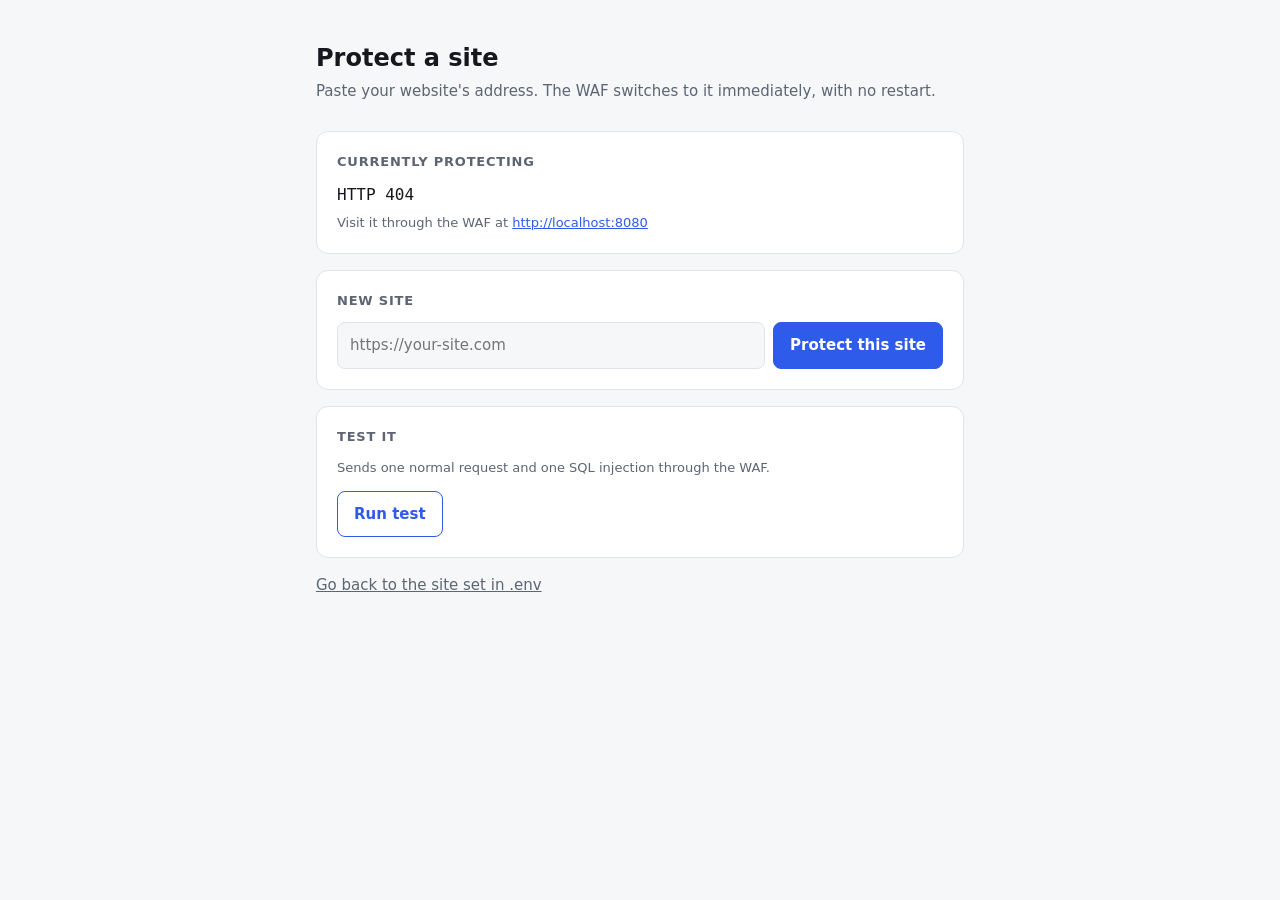
==== admin/index.html @ 36fb143e "Add admin page to switch the protected site by pasting its URL A page on 127.0.0.1:8081 (served by O" ====
<!doctype html>
<html lang="en">
<head>
<meta charset="utf-8">
<meta name="viewport" content="width=device-width, initial-scale=1">
<title>Protect a site</title>
<style>
  :root {
    --bg: #f6f7f9; --card: #ffffff; --text: #16181d; --muted: #5d6573; --line: #dfe3ea;
    --accent: #2f5bea; --accent-text: #ffffff; --ok: #137a3d; --ok-bg: #e5f5ec;
    --bad: #b42318; --bad-bg: #fdecea; --warn: #8a5a00; --warn-bg: #fff4dc;
    --mono: ui-monospace, SFMono-Regular, Consolas, monospace;
  }
  @media (prefers-color-scheme: dark) {
    :root {
      --bg: #111318; --card: #1a1d24; --text: #e8eaef; --muted: #9aa3b2; --line: #2c313b;
      --accent: #6d8dff; --accent-text: #0d1020; --ok: #5fd08f; --ok-bg: #12301f;
      --bad: #ff8a7f; --bad-bg: #3a1714; --warn: #f2c36b; --warn-bg: #3a2c0e;
    }
  }
  * { box-sizing: border-box; }
  body { margin: 0; background: var(--bg); color: var(--text);
         font: 15px/1.5 system-ui, -apple-system, "Segoe UI", sans-serif; }
  main { max-width: 680px; margin: 0 auto; padding: 40px 16px 64px; }
  h1 { font-size: 24px; margin: 0 0 4px; }
  .lede { color: var(--muted); margin: 0 0 28px; }
  section { background: var(--card); border: 1px solid var(--line); border-radius: 12px;
            padding: 20px; margin-bottom: 16px; }
  h2 { font-size: 13px; text-transform: uppercase; letter-spacing: .06em; color: var(--muted);
       margin: 0 0 12px; font-weight: 600; }
  form { display: flex; gap: 8px; flex-wrap: wrap; }
  input[type=text] { flex: 1 1 280px; min-width: 0; padding: 11px 12px; font: inherit; color: var(--text);
                     background: var(--bg); border: 1px solid var(--line); border-radius: 8px; }
  input[type=text]:focus { outline: 2px solid var(--accent); outline-offset: 1px; }
  button { padding: 11px 16px; font: inherit; font-weight: 600; border-radius: 8px; cursor: pointer;
           border: 1px solid var(--accent); background: var(--accent); color: var(--accent-text); }
  button.secondary { background: transparent; color: var(--accent); }
  button.link { border: 0; background: none; color: var(--muted); padding: 0; font-weight: 400;
                text-decoration: underline; }
  button:disabled { opacity: .6; cursor: wait; }
  .url { font-family: var(--mono); font-size: 16px; word-break: break-all; }
  .meta { color: var(--muted); font-size: 13px; margin-top: 6px; }
  .badge { display: inline-block; font-size: 12px; padding: 1px 8px; border-radius: 99px;
           background: var(--bg); border: 1px solid var(--line); color: var(--muted); margin-left: 6px;
           vertical-align: 2px; }
  .msg { margin-top: 12px; padding: 10px 12px; border-radius: 8px; font-size: 14px; }
  .msg.ok { background: var(--ok-bg); color: var(--ok); }
  .msg.bad { background: var(--bad-bg); color: var(--bad); }
  .msg.warn { background: var(--warn-bg); color: var(--warn); }
  .msg ul { margin: 6px 0 0; padding-left: 18px; }
  .msg button { margin-top: 8px; }
  .row { display: flex; justify-content: space-between; gap: 12px; padding: 10px 0;
         border-top: 1px solid var(--line); align-items: baseline; }
  .row:first-of-type { border-top: 0; }
  .row code { font-family: var(--mono); font-size: 13px; color: var(--muted); }
  .verdict { font-weight: 600; white-space: nowrap; }
  .verdict.ok { color: var(--ok); } .verdict.bad { color: var(--bad); }
  a { color: var(--accent); }
  [hidden] { display: none !important; }
</style>
</head>
<body>
<main>
  <h1>Protect a site</h1>
  <p class="lede">Paste your website's address. The WAF switches to it immediately, with no restart.</p>

  <section>
    <h2>Currently protecting</h2>
    <div class="url" id="current-url">…</div>
    <div class="meta" id="current-meta"></div>
    <div class="meta">Visit it through the WAF at <a href="http://localhost:8080" target="_blank" rel="noopener" id="waf-link">http://localhost:8080</a></div>
  </section>

  <section>
    <h2>New site</h2>
    <form id="protect-form">
      <input type="text" id="url" placeholder="https://your-site.com" autocomplete="off" spellcheck="false" required>
      <button type="submit" id="protect">Protect this site</button>
    </form>
    <div id="protect-msg" hidden></div>
  </section>

  <section>
    <h2>Test it</h2>
    <p class="meta" style="margin-top:0">Sends one normal request and one SQL injection through the WAF.</p>
    <button type="button" class="secondary" id="test">Run test</button>
    <div id="test-results" style="margin-top:12px" hidden></div>
  </section>

  <button type="button" class="link" id="reset">Go back to the site set in .env</button>
</main>

<script>
const $ = (id) => document.getElementById(id);
const SOURCES = { admin: "set here", env: "from .env", default: "built-in demo backend" };

async function api(path, body) {
  const options = body === undefined ? {} : {
    method: "POST", headers: { "Content-Type": "application/json" }, body: JSON.stringify(body),
  };
  const res = await fetch(path, options);
  let data = {};
  try { data = await res.json(); } catch (e) { data = { error: "HTTP " + res.status }; }
  return { ok: res.ok, status: res.status, data };
}

function el(tag, attrs, ...children) {
  const node = document.createElement(tag);
  Object.assign(node, attrs || {});
  for (const child of children) node.append(child);
  return node;
}

function showTarget(t) {
  $("current-url").textContent = t.url;
  const meta = $("current-meta");
  meta.replaceChildren(
    t.host ? "Host header: " + t.host : "Host header: passed through from the visitor",
    el("span", { className: "badge", textContent: SOURCES[t.source] || t.source }),
  );
  if (t.updated_at) meta.append(el("span", { textContent: " · changed " + new Date(t.updated_at).toLocaleString() }));
  $("waf-link").href = "http://" + location.hostname + ":8080";
  $("waf-link").textContent = "http://" + location.hostname + ":8080";
}

function message(kind, text, extra) {
  const box = $("protect-msg");
  box.className = "msg " + kind;
  box.replaceChildren(text);
  if (extra) box.append(extra);
  box.hidden = false;
}

async function protect(force) {
  const button = $("protect");
  button.disabled = true;
  button.textContent = "Checking the site…";
  try {
    const { ok, data } = await api("/api/target", { url: $("url").value, force });
    if (ok) {
      showTarget(data);
      const notes = (data.notes || []).map((n) => el("li", { textContent: n }));
      message(notes.length ? "warn" : "ok",
        "Done. The WAF now protects " + data.url + (data.probe_status ? " (it answered HTTP " + data.probe_status + ")." : "."),
        notes.length ? el("ul", {}, ...notes) : null);
      $("test-results").hidden = true;
    } else if (data.can_force) {
      const again = el("button", { type: "button", className: "secondary", textContent: "Protect it anyway" });
      again.addEventListener("click", () => protect(true));
      message("bad", data.error + ". Check the address, or protect it anyway if the site is down right now.",
        el("div", {}, again));
    } else {
      message("bad", data.error || "Something went wrong.");
    }
  } catch (e) {
    message("bad", "Couldn't reach the WAF admin page: " + e.message);
  } finally {
    button.disabled = false;
    button.textContent = "Protect this site";
  }
}

function resultRow(label, value, result, good, goodText, badText) {
  const verdict = result.error
    ? el("span", { className: "verdict bad", textContent: "No answer: " + result.error })
    : el("span", { className: "verdict " + (good ? "ok" : "bad"),
                   textContent: (good ? goodText : badText) + " (HTTP " + result.status + ")" });
  return el("div", { className: "row" }, el("div", {}, label, el("br"), el("code", { textContent: value })), verdict);
}

$("protect-form").addEventListener("submit", (event) => { event.preventDefault(); protect(false); });

$("test").addEventListener("click", async () => {
  const button = $("test");
  button.disabled = true;
  button.textContent = "Testing…";
  try {
    const { ok, data } = await api("/api/test", {});
    const box = $("test-results");
    if (!ok) {
      box.replaceChildren(el("div", { className: "msg bad", textContent: data.error || "Test failed." }));
    } else {
      box.replaceChildren(
        resultRow("Normal visitor", "?q=running shoes", data.benign,
          !data.benign.error && data.benign.status !== 403, "Let through", "Blocked by mistake"),
        resultRow("SQL injection", "?id=" + data.attack_value, data.attack,
          data.attack.status === 403, "Blocked", "NOT blocked"),
      );
    }
    box.hidden = false;
  } finally {
    button.disabled = false;
    button.textContent = "Run test";
  }
});

$("reset").addEventListener("click", async () => {
  const { ok, data } = await api("/api/reset", {});
  if (ok) { showTarget(data); message("ok", "Back to the site set in .env."); }
  else message("bad", data.error || "Reset failed.");
});

api("/api/target").then(({ ok, data }) => {
  if (ok) showTarget(data);
  else $("current-url").textContent = data.error || "Couldn't load the current site.";
});
</script>
</body>
</html>
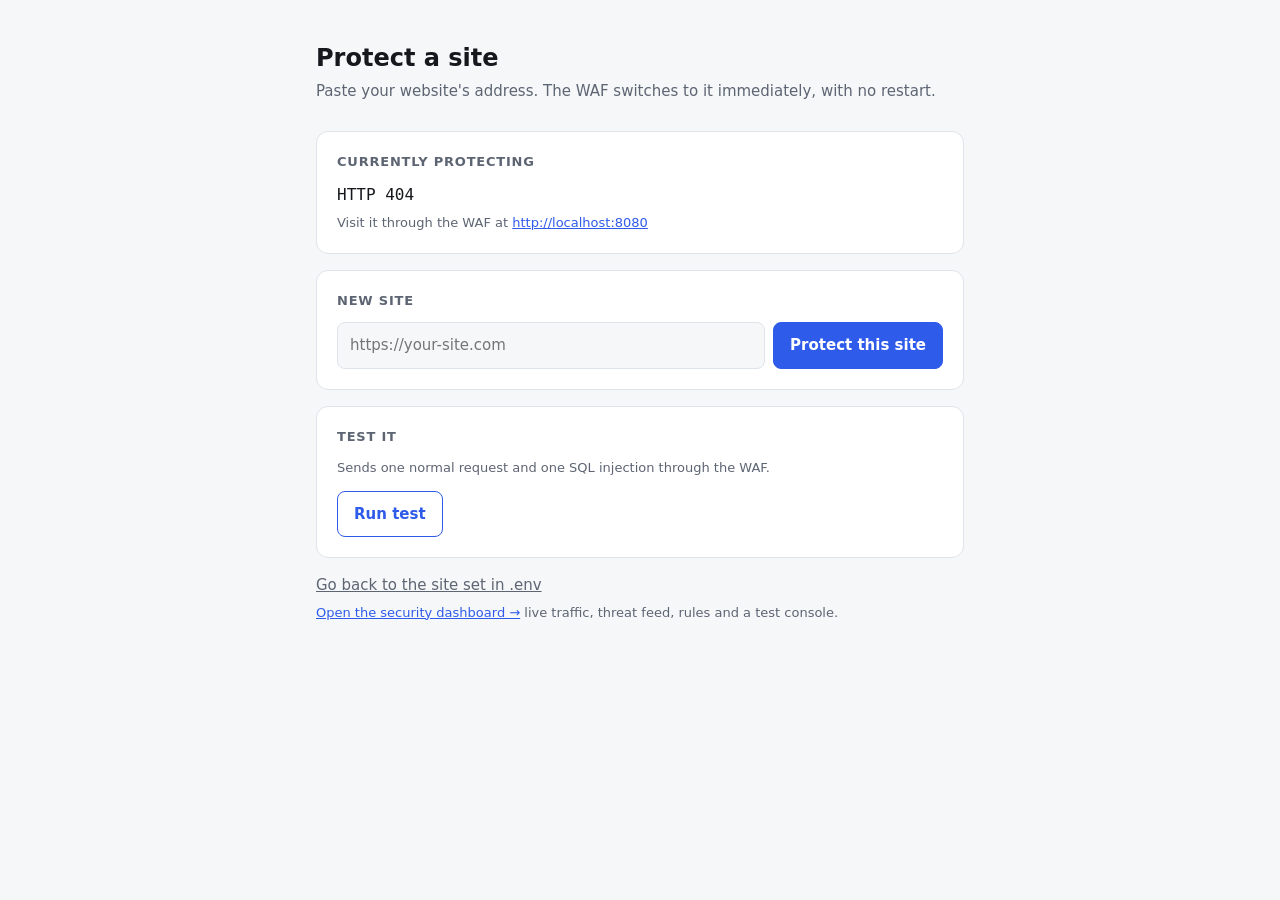
==== commit 2a598586: "Cover OWASP Top 10 attack classes and add a live security dashboard Signatures beyond SQLi: XSS, com" ====
--- a/admin/index.html
+++ b/admin/index.html
@@ -88,6 +88,7 @@
   </section>
 
   <button type="button" class="link" id="reset">Go back to the site set in .env</button>
+  <p class="meta"><a href="/dashboard">Open the security dashboard →</a> live traffic, threat feed, rules and a test console.</p>
 </main>
 
 <script>
